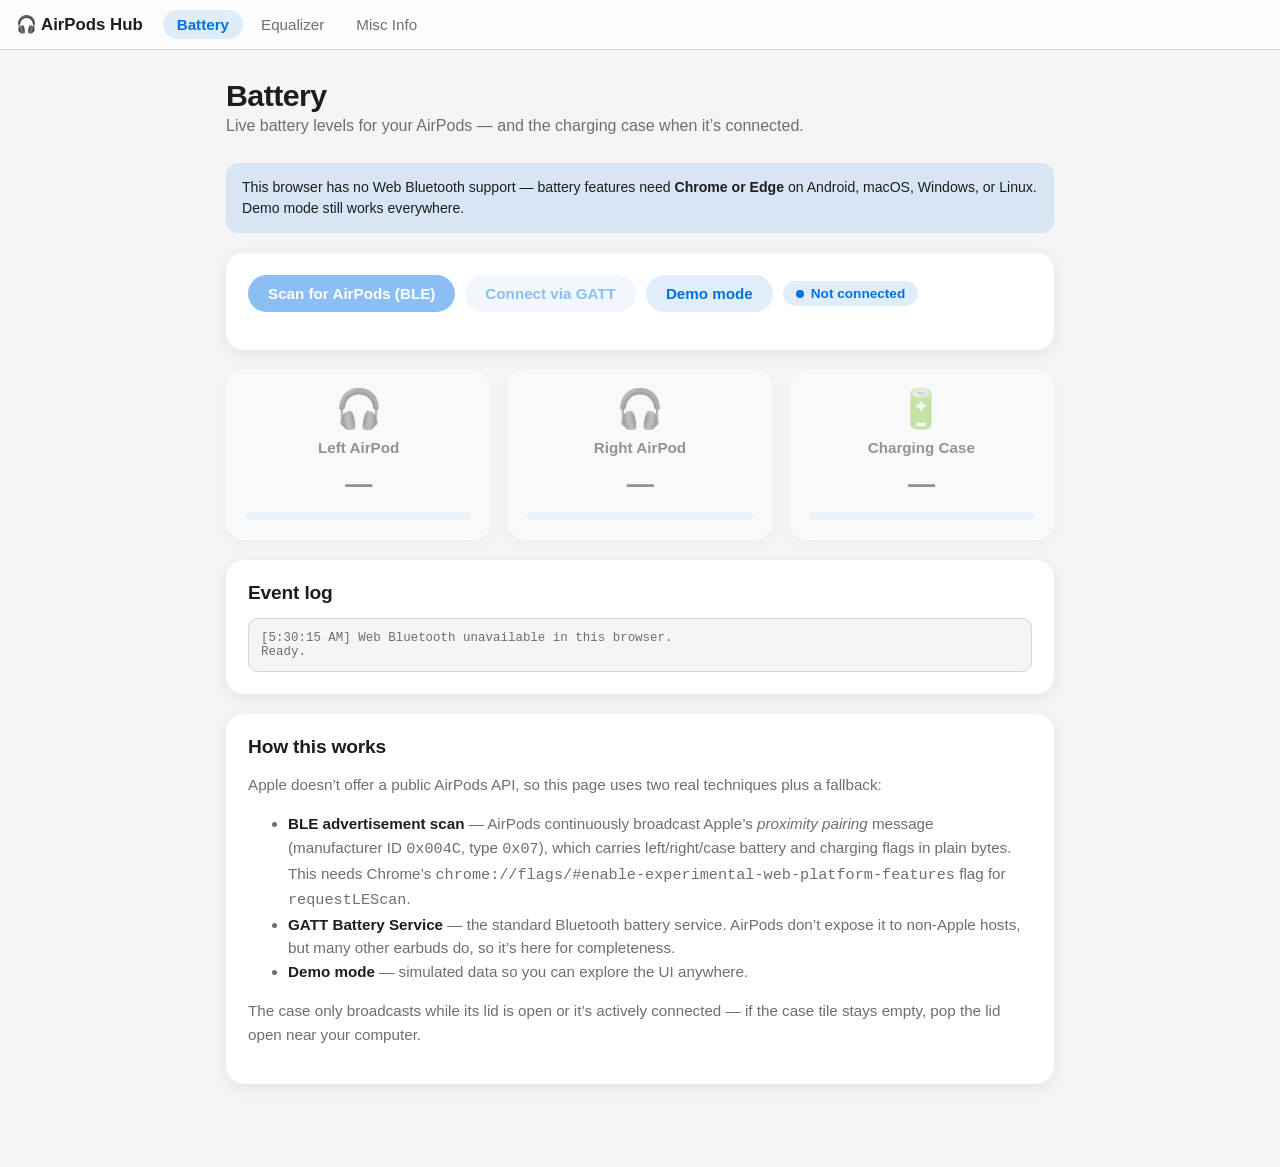
==== index.html @ 21e8ebfc "Add AirPods Hub web app: battery dashboard, equalizer, misc info - Battery page reads AirPods left/r" ====
<!DOCTYPE html>
<html lang="en">
<head>
  <meta charset="UTF-8" />
  <meta name="viewport" content="width=device-width, initial-scale=1.0" />
  <title>AirPods Hub — Battery</title>
  <link rel="stylesheet" href="css/styles.css" />
  <link rel="icon" href="data:image/svg+xml,<svg xmlns='http://www.w3.org/2000/svg' viewBox='0 0 100 100'><text y='.9em' font-size='90'>🎧</text></svg>" />
</head>
<body>
  <nav>
    <span class="brand">🎧 AirPods Hub</span>
    <a href="index.html" class="active">Battery</a>
    <a href="equalizer.html">Equalizer</a>
    <a href="info.html">Misc Info</a>
  </nav>

  <main>
    <h1>Battery</h1>
    <p class="subtitle">Live battery levels for your AirPods — and the charging case when it’s connected.</p>

    <div id="compat-notice" class="notice" hidden></div>

    <div class="card">
      <div class="btn-row">
        <button id="btn-scan">Scan for AirPods (BLE)</button>
        <button id="btn-gatt" class="secondary">Connect via GATT</button>
        <button id="btn-demo" class="secondary">Demo mode</button>
        <span id="status" class="status-pill"><span class="dot"></span><span id="status-text">Not connected</span></span>
      </div>
      <p class="meta-line" id="device-meta"></p>
    </div>

    <div class="battery-grid">
      <div class="battery-tile" id="tile-left">
        <span class="charging-badge">⚡️</span>
        <div class="icon">🎧</div>
        <div class="label">Left AirPod</div>
        <div class="pct">—</div>
        <div class="battery-bar"><div class="fill"></div></div>
      </div>
      <div class="battery-tile" id="tile-right">
        <span class="charging-badge">⚡️</span>
        <div class="icon">🎧</div>
        <div class="label">Right AirPod</div>
        <div class="pct">—</div>
        <div class="battery-bar"><div class="fill"></div></div>
      </div>
      <div class="battery-tile" id="tile-case">
        <span class="charging-badge">⚡️</span>
        <div class="icon">🔋</div>
        <div class="label">Charging Case</div>
        <div class="pct">—</div>
        <div class="battery-bar"><div class="fill"></div></div>
      </div>
    </div>

    <div class="card" style="margin-top: 20px;">
      <h2>Event log</h2>
      <div class="log" id="log">Ready.</div>
    </div>

    <div class="card">
      <h2>How this works</h2>
      <p>
        Apple doesn’t offer a public AirPods API, so this page uses two real techniques plus a fallback:
      </p>
      <ul>
        <li><strong>BLE advertisement scan</strong> — AirPods continuously broadcast Apple’s
          <em>proximity pairing</em> message (manufacturer ID <code>0x004C</code>, type <code>0x07</code>),
          which carries left/right/case battery and charging flags in plain bytes. This needs Chrome’s
          <code>chrome://flags/#enable-experimental-web-platform-features</code> flag for
          <code>requestLEScan</code>.</li>
        <li><strong>GATT Battery Service</strong> — the standard Bluetooth battery service. AirPods don’t
          expose it to non-Apple hosts, but many other earbuds do, so it’s here for completeness.</li>
        <li><strong>Demo mode</strong> — simulated data so you can explore the UI anywhere.</li>
      </ul>
      <p>
        The case only broadcasts while its lid is open or it’s actively connected — if the case tile stays
        empty, pop the lid open near your computer.
      </p>
    </div>
  </main>

  <script src="js/battery.js"></script>
</body>
</html>
---- css/styles.css ----
/* AirPods Web App — shared styles */

:root {
  --bg: #f5f5f7;
  --surface: #ffffff;
  --text: #1d1d1f;
  --text-dim: #6e6e73;
  --accent: #0071e3;
  --accent-soft: rgba(0, 113, 227, 0.12);
  --green: #30d158;
  --yellow: #ffd60a;
  --red: #ff453a;
  --border: #d2d2d7;
  --shadow: 0 4px 16px rgba(0, 0, 0, 0.08);
  --radius: 18px;
}

@media (prefers-color-scheme: dark) {
  :root {
    --bg: #000000;
    --surface: #1c1c1e;
    --text: #f5f5f7;
    --text-dim: #98989d;
    --accent: #0a84ff;
    --accent-soft: rgba(10, 132, 255, 0.18);
    --border: #38383a;
    --shadow: 0 4px 16px rgba(0, 0, 0, 0.5);
  }
}

* { box-sizing: border-box; }

body {
  margin: 0;
  font-family: -apple-system, BlinkMacSystemFont, "Segoe UI", Roboto,
    "Helvetica Neue", Arial, sans-serif;
  background: var(--bg);
  color: var(--text);
  -webkit-font-smoothing: antialiased;
  min-height: 100vh;
}

/* ---- Nav ---- */
nav {
  position: sticky;
  top: 0;
  z-index: 10;
  display: flex;
  align-items: center;
  gap: 4px;
  padding: 10px 16px;
  background: color-mix(in srgb, var(--surface) 80%, transparent);
  backdrop-filter: blur(20px);
  border-bottom: 1px solid var(--border);
}

nav .brand {
  font-weight: 700;
  font-size: 1.05rem;
  margin-right: 16px;
  display: flex;
  align-items: center;
  gap: 8px;
}

nav a {
  color: var(--text-dim);
  text-decoration: none;
  padding: 6px 14px;
  border-radius: 99px;
  font-size: 0.95rem;
  transition: background 0.15s, color 0.15s;
}

nav a:hover { color: var(--text); }

nav a.active {
  background: var(--accent-soft);
  color: var(--accent);
  font-weight: 600;
}

main {
  max-width: 860px;
  margin: 0 auto;
  padding: 28px 16px 64px;
}

h1 { font-size: 1.9rem; margin: 0 0 4px; letter-spacing: -0.02em; }
.subtitle { color: var(--text-dim); margin: 0 0 28px; font-size: 1rem; }

/* ---- Cards ---- */
.card {
  background: var(--surface);
  border-radius: var(--radius);
  padding: 22px;
  box-shadow: var(--shadow);
  margin-bottom: 20px;
}

.card h2 {
  margin: 0 0 14px;
  font-size: 1.2rem;
  letter-spacing: -0.01em;
}

.card h3 { font-size: 1rem; margin: 18px 0 8px; }
.card p, .card li { color: var(--text-dim); line-height: 1.55; font-size: 0.95rem; }
.card strong { color: var(--text); }

/* ---- Buttons ---- */
button, .btn {
  font: inherit;
  border: none;
  cursor: pointer;
  background: var(--accent);
  color: #fff;
  padding: 10px 20px;
  border-radius: 99px;
  font-size: 0.95rem;
  font-weight: 600;
  transition: filter 0.15s, transform 0.05s;
}

button:hover { filter: brightness(1.1); }
button:active { transform: scale(0.97); }
button:disabled { opacity: 0.45; cursor: not-allowed; }

button.secondary {
  background: var(--accent-soft);
  color: var(--accent);
}

.btn-row { display: flex; flex-wrap: wrap; gap: 10px; align-items: center; }

/* ---- Status pill ---- */
.status-pill {
  display: inline-flex;
  align-items: center;
  gap: 7px;
  padding: 5px 13px;
  border-radius: 99px;
  font-size: 0.85rem;
  font-weight: 600;
  background: var(--accent-soft);
  color: var(--accent);
}

.status-pill .dot {
  width: 8px; height: 8px; border-radius: 50%;
  background: currentColor;
}

.status-pill.live { background: rgba(48, 209, 88, 0.15); color: var(--green); }
.status-pill.live .dot { animation: pulse 1.4s ease infinite; }

@keyframes pulse {
  0%, 100% { opacity: 1; }
  50% { opacity: 0.3; }
}

/* ---- Battery grid ---- */
.battery-grid {
  display: grid;
  grid-template-columns: repeat(auto-fit, minmax(180px, 1fr));
  gap: 16px;
}

.battery-tile {
  background: var(--surface);
  border-radius: var(--radius);
  box-shadow: var(--shadow);
  padding: 20px;
  text-align: center;
  position: relative;
  opacity: 0.45;
  transition: opacity 0.3s;
}

.battery-tile.available { opacity: 1; }

.battery-tile .icon { font-size: 2.4rem; line-height: 1; }
.battery-tile .label {
  font-weight: 600;
  margin: 10px 0 12px;
  font-size: 0.95rem;
}

.battery-tile .pct {
  font-size: 1.7rem;
  font-weight: 700;
  letter-spacing: -0.02em;
  font-variant-numeric: tabular-nums;
}

.battery-tile .charging-badge {
  position: absolute;
  top: 12px;
  right: 14px;
  font-size: 1rem;
  display: none;
}

.battery-tile.charging .charging-badge { display: block; }

.battery-bar {
  height: 8px;
  border-radius: 99px;
  background: var(--accent-soft);
  margin-top: 12px;
  overflow: hidden;
}

.battery-bar .fill {
  height: 100%;
  border-radius: 99px;
  background: var(--green);
  width: 0%;
  transition: width 0.5s ease, background 0.5s;
}

.meta-line { color: var(--text-dim); font-size: 0.85rem; margin-top: 16px; }

/* ---- Log ---- */
.log {
  font-family: ui-monospace, SFMono-Regular, Menlo, monospace;
  font-size: 0.78rem;
  background: var(--bg);
  border: 1px solid var(--border);
  border-radius: 10px;
  padding: 12px;
  max-height: 180px;
  overflow-y: auto;
  white-space: pre-wrap;
  color: var(--text-dim);
}

/* ---- EQ ---- */
.eq-bands {
  display: flex;
  gap: 6px;
  justify-content: space-between;
  padding: 10px 0 4px;
}

.eq-band {
  display: flex;
  flex-direction: column;
  align-items: center;
  gap: 8px;
  flex: 1;
}

.eq-band input[type="range"] {
  writing-mode: vertical-lr;
  direction: rtl;
  width: 28px;
  height: 160px;
  accent-color: var(--accent);
  cursor: pointer;
}

.eq-band .freq { font-size: 0.72rem; color: var(--text-dim); white-space: nowrap; }
.eq-band .gain {
  font-size: 0.72rem;
  font-weight: 600;
  font-variant-numeric: tabular-nums;
  min-height: 1em;
}

.preset-row { display: flex; flex-wrap: wrap; gap: 8px; margin-bottom: 18px; }

.preset-row button {
  background: var(--bg);
  color: var(--text);
  border: 1px solid var(--border);
  font-weight: 500;
  padding: 7px 15px;
  font-size: 0.88rem;
}

.preset-row button.active {
  background: var(--accent);
  color: #fff;
  border-color: var(--accent);
}

canvas.eq-canvas {
  width: 100%;
  height: 140px;
  border-radius: 10px;
  background: var(--bg);
  border: 1px solid var(--border);
}

.slider-row {
  display: flex;
  align-items: center;
  gap: 12px;
  margin: 12px 0;
}

.slider-row label { min-width: 90px; font-size: 0.9rem; color: var(--text-dim); }
.slider-row input[type="range"] { flex: 1; accent-color: var(--accent); }
.slider-row .val {
  min-width: 52px; text-align: right; font-size: 0.85rem;
  font-variant-numeric: tabular-nums; color: var(--text-dim);
}

input[type="file"] { display: none; }

.drop-zone {
  border: 2px dashed var(--border);
  border-radius: var(--radius);
  padding: 26px;
  text-align: center;
  color: var(--text-dim);
  cursor: pointer;
  transition: border-color 0.2s, background 0.2s;
  font-size: 0.95rem;
}

.drop-zone:hover, .drop-zone.over {
  border-color: var(--accent);
  background: var(--accent-soft);
}

/* ---- Info page ---- */
.fact-grid {
  display: grid;
  grid-template-columns: repeat(auto-fit, minmax(240px, 1fr));
  gap: 16px;
}

.fact {
  background: var(--surface);
  border-radius: var(--radius);
  box-shadow: var(--shadow);
  padding: 18px 20px;
}

.fact .emoji { font-size: 1.6rem; }
.fact h3 { margin: 8px 0 6px; font-size: 1rem; }
.fact p { margin: 0; color: var(--text-dim); font-size: 0.88rem; line-height: 1.5; }

.sources { font-size: 0.82rem; color: var(--text-dim); }
.sources a { color: var(--accent); text-decoration: none; }
.sources a:hover { text-decoration: underline; }

table.spec-table {
  width: 100%;
  border-collapse: collapse;
  font-size: 0.9rem;
}

table.spec-table td, table.spec-table th {
  padding: 9px 12px;
  border-bottom: 1px solid var(--border);
  text-align: left;
}

table.spec-table th { color: var(--text-dim); font-weight: 600; }
table.spec-table td:first-child { color: var(--text-dim); width: 40%; }

.notice {
  background: var(--accent-soft);
  border-radius: 12px;
  padding: 14px 16px;
  font-size: 0.88rem;
  color: var(--text);
  line-height: 1.5;
  margin-bottom: 20px;
}
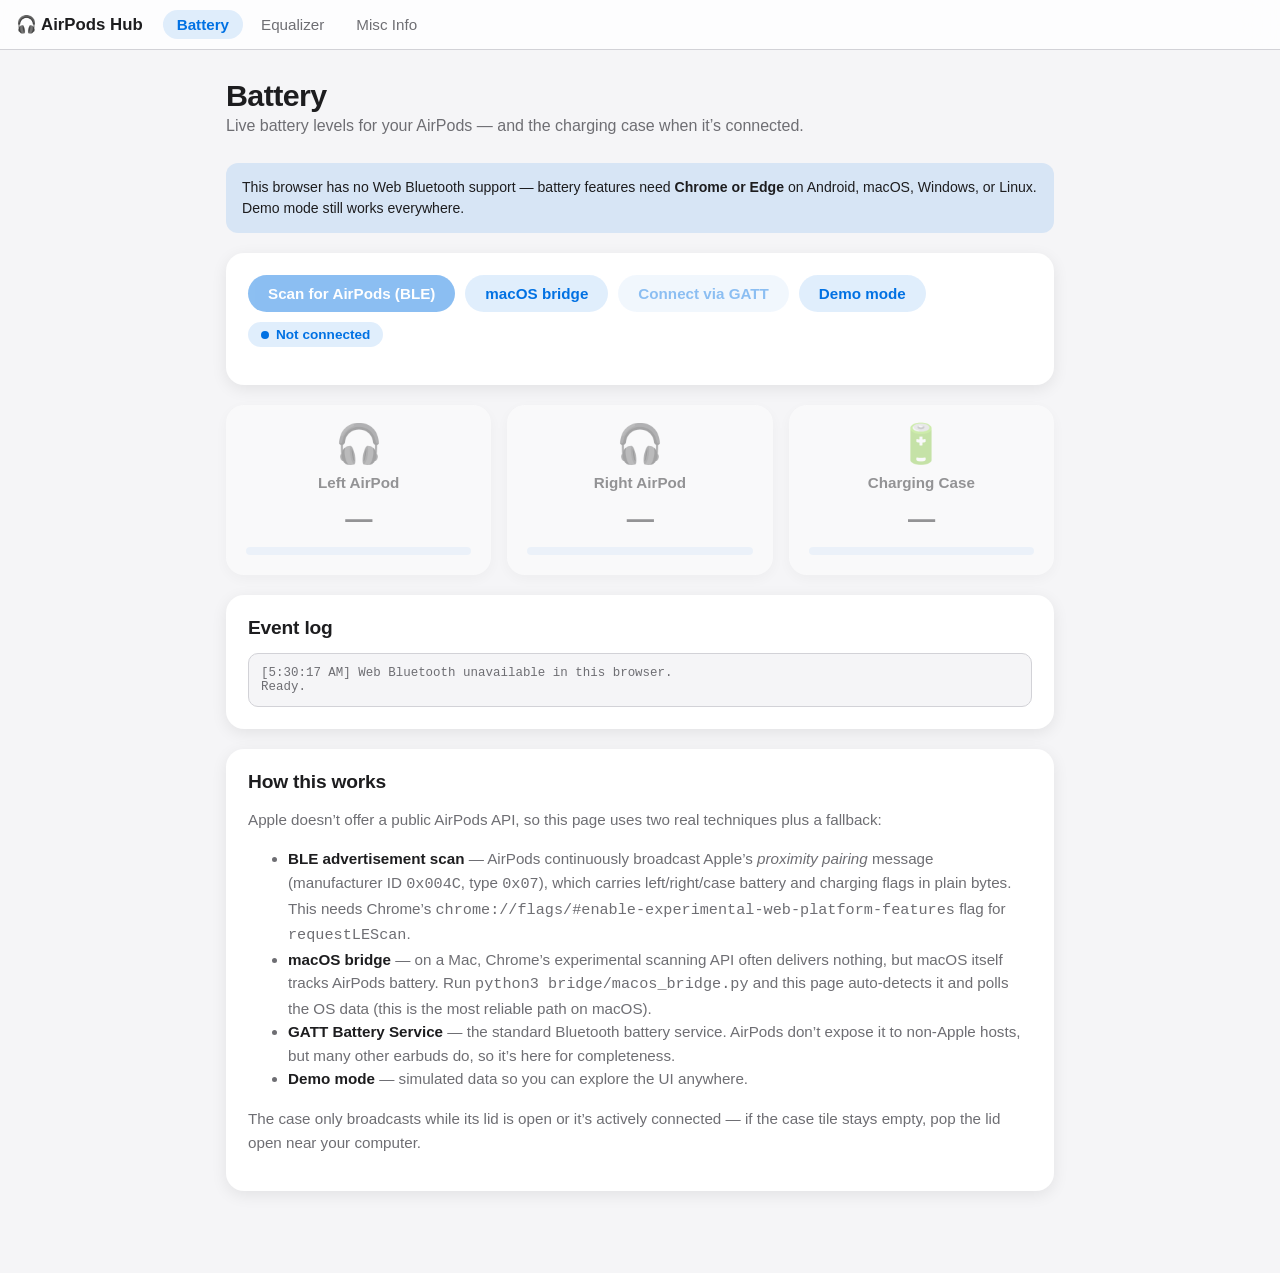
==== commit 08fd7ffb: "Add macOS battery bridge for reliable AirPods data on Mac Chrome's experimental requestLEScan often " ====
--- a/index.html
+++ b/index.html
@@ -24,6 +24,7 @@
     <div class="card">
       <div class="btn-row">
         <button id="btn-scan">Scan for AirPods (BLE)</button>
+        <button id="btn-bridge" class="secondary">macOS bridge</button>
         <button id="btn-gatt" class="secondary">Connect via GATT</button>
         <button id="btn-demo" class="secondary">Demo mode</button>
         <span id="status" class="status-pill"><span class="dot"></span><span id="status-text">Not connected</span></span>
@@ -71,6 +72,10 @@
           which carries left/right/case battery and charging flags in plain bytes. This needs Chrome’s
           <code>chrome://flags/#enable-experimental-web-platform-features</code> flag for
           <code>requestLEScan</code>.</li>
+        <li><strong>macOS bridge</strong> — on a Mac, Chrome’s experimental scanning API often delivers
+          nothing, but macOS itself tracks AirPods battery. Run
+          <code>python3 bridge/macos_bridge.py</code> and this page auto-detects it and polls the OS data
+          (this is the most reliable path on macOS).</li>
         <li><strong>GATT Battery Service</strong> — the standard Bluetooth battery service. AirPods don’t
           expose it to non-Apple hosts, but many other earbuds do, so it’s here for completeness.</li>
         <li><strong>Demo mode</strong> — simulated data so you can explore the UI anywhere.</li>
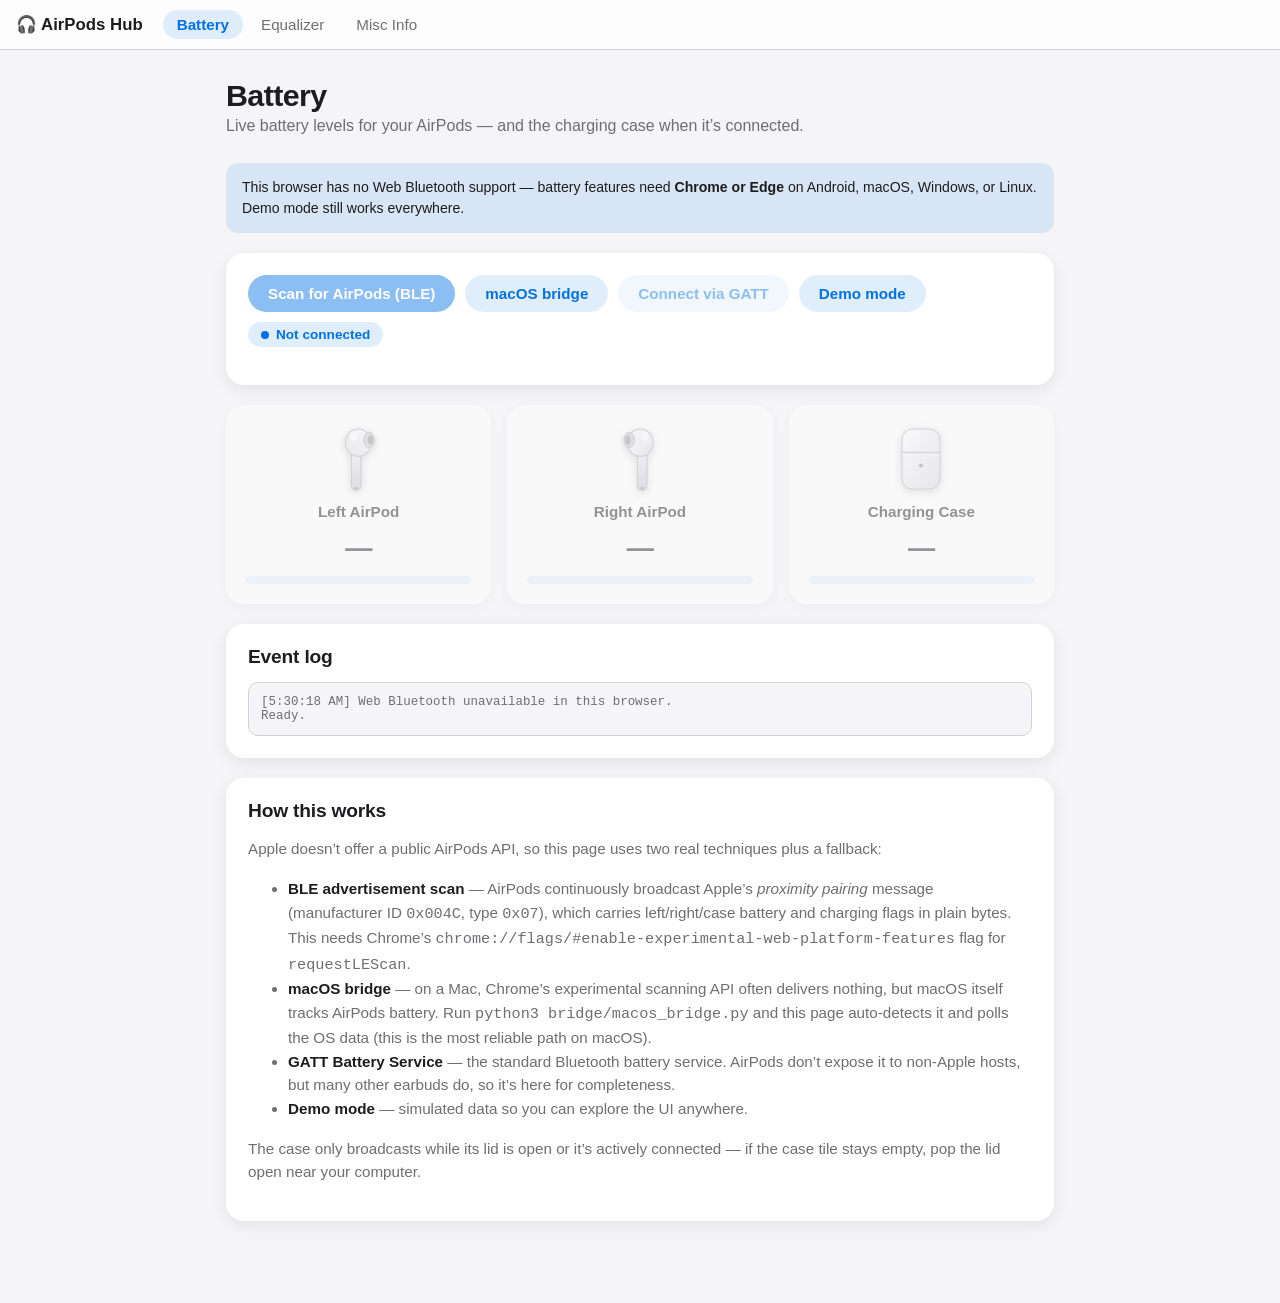
==== commit 04c8d4de: "Replace tile emoji with model-aware AirPods SVG artwork - js/airpods-art.js: drawn inline SVGs (no A" ====
--- a/index.html
+++ b/index.html
@@ -35,21 +35,21 @@
     <div class="battery-grid">
       <div class="battery-tile" id="tile-left">
         <span class="charging-badge">⚡️</span>
-        <div class="icon">🎧</div>
+        <div class="icon"></div>
         <div class="label">Left AirPod</div>
         <div class="pct">—</div>
         <div class="battery-bar"><div class="fill"></div></div>
       </div>
       <div class="battery-tile" id="tile-right">
         <span class="charging-badge">⚡️</span>
-        <div class="icon">🎧</div>
+        <div class="icon"></div>
         <div class="label">Right AirPod</div>
         <div class="pct">—</div>
         <div class="battery-bar"><div class="fill"></div></div>
       </div>
       <div class="battery-tile" id="tile-case">
         <span class="charging-badge">⚡️</span>
-        <div class="icon">🔋</div>
+        <div class="icon"></div>
         <div class="label">Charging Case</div>
         <div class="pct">—</div>
         <div class="battery-bar"><div class="fill"></div></div>
@@ -87,6 +87,7 @@
     </div>
   </main>
 
+  <script src="js/airpods-art.js"></script>
   <script src="js/battery.js"></script>
 </body>
 </html>
--- a/css/styles.css
+++ b/css/styles.css
@@ -179,7 +179,18 @@
 
 .battery-tile.available { opacity: 1; }
 
-.battery-tile .icon { font-size: 2.4rem; line-height: 1; }
+.battery-tile .icon {
+  height: 68px;
+  display: flex;
+  align-items: center;
+  justify-content: center;
+}
+
+.battery-tile .icon svg {
+  height: 100%;
+  width: auto;
+  filter: drop-shadow(0 2px 4px rgba(0, 0, 0, 0.25));
+}
 .battery-tile .label {
   font-weight: 600;
   margin: 10px 0 12px;
